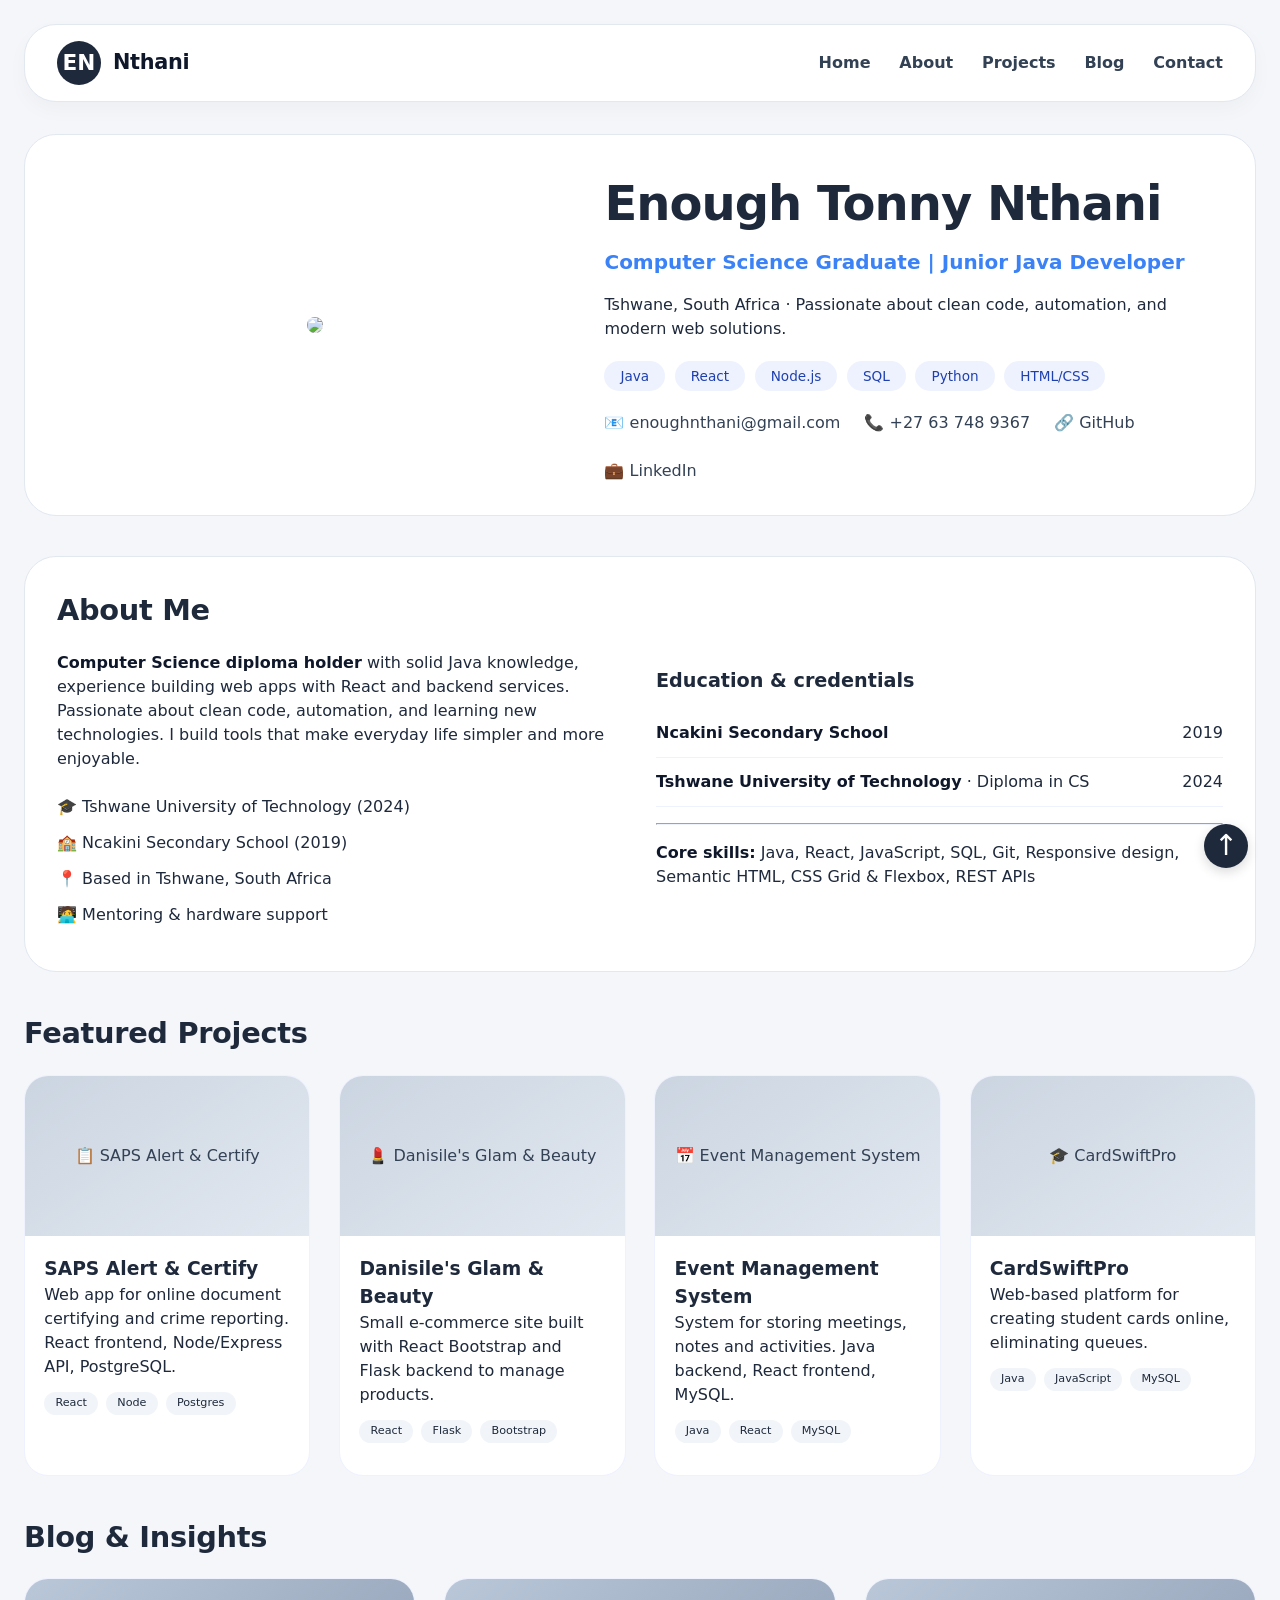
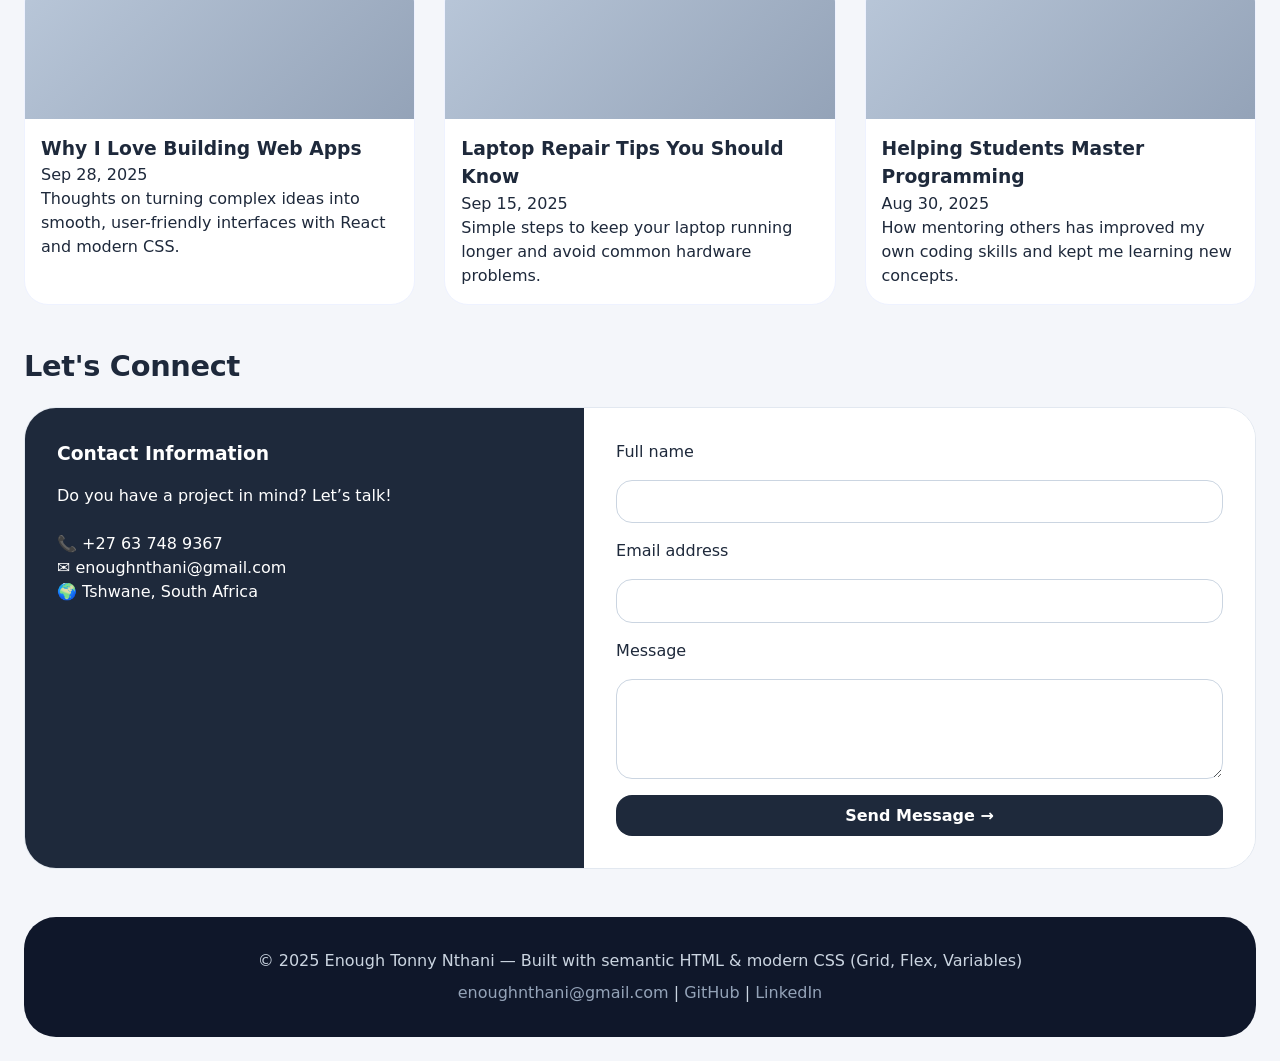
==== index.html @ 3e66ae02 "Merge branch 'main' into separation-of-concept" ====
<!DOCTYPE html>
<html lang="en">

<head>
    <meta charset="UTF-8">
    <meta name="viewport" content="width=device-width, initial-scale=1.0">
    <title>Enough Nthani · CV</title>
    <link rel="stylesheet" href="css/style.css"/>
</head>

<body>
    <div class="wrapper">
        <!-- semantic header with nav -->
        <header>
            <div class="logo">
                <span class="logo-circle">EN</span>
                <span class="logo-text">Nthani</span>
            </div>
            <nav aria-label="Main navigation">
                <ul>
                    <li><a href="#home">Home</a></li>
                    <li><a href="#about">About</a></li>
                    <li><a href="#projects">Projects</a></li>
                    <li><a href="#blog">Blog</a></li>
                    <li><a href="#contact">Contact</a></li>
                </ul>
            </nav>
        </header>

        <main>
            <!-- hero semantic -->
            <section id="home" class="hero">
                <figure class="hero-image" aria-label="Profile portrait">
                    <img src="/EnoughNthaniCV/img.png" class="profile-img" />
                </figure>
                <div class="hero-content">
                    <h1>Enough Tonny Nthani</h1>
                    <p class="hero-tagline">Computer Science Graduate | Junior Java Developer</p>
                    <p>Tshwane, South Africa · Passionate about clean code, automation, and modern web solutions.</p>
                    <div class="skills-badge">
                        <span class="badge">Java</span>
                        <span class="badge">React</span>
                        <span class="badge">Node.js</span>
                        <span class="badge">SQL</span>
                        <span class="badge">Python</span>
                        <span class="badge">HTML/CSS</span>
                    </div>
                    <div class="contact-links">
                        <a href="mailto:enoughnthani@gmail.com">📧 enoughnthani@gmail.com</a>
                        <a href="tel:+27637489367">📞 +27 63 748 9367</a>
                        <a href="#">🔗 GitHub</a>
                        <a href="#">💼 LinkedIn</a>
                    </div>
                </div>
            </section>

            <!-- about section semantic -->
            <section id="about" class="about">
                <h2>About Me</h2>
                <div class="about-grid">
                    <div>
                        <p><strong>Computer Science diploma holder</strong> with solid Java knowledge, experience
                            building web apps with React and backend services. Passionate about clean code, automation,
                            and learning new technologies. I build tools that make everyday life simpler and more
                            enjoyable.</p>
                        <br>
                        <ul class="info-list">
                            <li>🎓 Tshwane University of Technology (2024)</li>
                            <li>🏫 Ncakini Secondary School (2019)</li>
                            <li>📍 Based in Tshwane, South Africa</li>
                            <li>🧑‍💻 Mentoring & hardware support</li>
                        </ul>
                    </div>
                    <div class="education-detail">
                        <h3 style="font-size: 1.2rem; margin-bottom: 0.8rem;">Education & credentials</h3>
                        <div class="school-item">
                            <span><strong>Ncakini Secondary School</strong></span>
                            <span>2019</span>
                        </div>
                        <div class="school-item">
                            <span><strong>Tshwane University of Technology</strong> · Diploma in CS</span>
                            <span>2024</span>
                        </div>
                        <hr>
                        <p><strong>Core skills:</strong> Java, React, JavaScript, SQL, Git, Responsive design, Semantic
                            HTML, CSS Grid & Flexbox, REST APIs</p>
                    </div>
                </div>
            </section>

            <!-- projects section semantic grid -->
            <section id="projects" class="projects">
                <h2>Featured Projects</h2>
                <div class="projects-grid">
                    <article class="project-card">
                        <div class="project-img">📋 SAPS Alert & Certify</div>
                        <div class="project-content">
                            <h3>SAPS Alert & Certify</h3>
                            <p>Web app for online document certifying and crime reporting. React frontend, Node/Express
                                API, PostgreSQL.</p>
                            <div class="tech-stack">
                                <span class="tech">React</span><span class="tech">Node</span><span
                                    class="tech">Postgres</span>
                            </div>
                        </div>
                    </article>
                    <article class="project-card">
                        <div class="project-img">💄 Danisile's Glam & Beauty</div>
                        <div class="project-content">
                            <h3>Danisile's Glam & Beauty</h3>
                            <p>Small e-commerce site built with React Bootstrap and Flask backend to manage products.
                            </p>
                            <div class="tech-stack">
                                <span class="tech">React</span><span class="tech">Flask</span><span
                                    class="tech">Bootstrap</span>
                            </div>
                        </div>
                    </article>
                    <article class="project-card">
                        <div class="project-img">📅 Event Management System</div>
                        <div class="project-content">
                            <h3>Event Management System</h3>
                            <p>System for storing meetings, notes and activities. Java backend, React frontend, MySQL.
                            </p>
                            <div class="tech-stack">
                                <span class="tech">Java</span><span class="tech">React</span><span
                                    class="tech">MySQL</span>
                            </div>
                        </div>
                    </article>
                    <article class="project-card">
                        <div class="project-img">🎓 CardSwiftPro</div>
                        <div class="project-content">
                            <h3>CardSwiftPro</h3>
                            <p>Web-based platform for creating student cards online, eliminating queues.</p>
                            <div class="tech-stack">
                                <span class="tech">Java</span><span class="tech">JavaScript</span><span
                                    class="tech">MySQL</span>
                            </div>
                        </div>
                    </article>
                </div>
            </section>

            <!-- blog section : semantic articles -->
            <section id="blog" class="blog">
                <h2>Blog & Insights</h2>
                <div class="blog-grid">
                    <article class="blog-card">
                        <div class="blog-img"></div>
                        <div class="blog-content">
                            <h3>Why I Love Building Web Apps</h3>
                            <p><time datetime="2025-09-28">Sep 28, 2025</time></p>
                            <p>Thoughts on turning complex ideas into smooth, user-friendly interfaces with React and
                                modern CSS.</p>
                        </div>
                    </article>
                    <article class="blog-card">
                        <div class="blog-img"></div>
                        <div class="blog-content">
                            <h3>Laptop Repair Tips You Should Know</h3>
                            <p><time datetime="2025-09-15">Sep 15, 2025</time></p>
                            <p>Simple steps to keep your laptop running longer and avoid common hardware problems.</p>
                        </div>
                    </article>
                    <article class="blog-card">
                        <div class="blog-img"></div>
                        <div class="blog-content">
                            <h3>Helping Students Master Programming</h3>
                            <p><time datetime="2025-08-30">Aug 30, 2025</time></p>
                            <p>How mentoring others has improved my own coding skills and kept me learning new concepts.
                            </p>
                        </div>
                    </article>
                </div>
            </section>

            <!-- contact section : semantic form -->
            <section id="contact" class="contact-section">
                <h2>Let's Connect</h2>
                <div class="contact-row">
                    <div class="contact-info">
                        <h3 style="margin-bottom: 1rem;">Contact Information</h3>
                        <p>Do you have a project in mind? Let’s talk!</p>
                        <ul style="list-style: none; margin-top: 1.5rem;">
                            <li>📞 +27 63 748 9367</li>
                            <li>✉️ enoughnthani@gmail.com</li>
                            <li>🌍 Tshwane, South Africa</li>
                        </ul>
                    </div>
                    <div class="contact-form">
                        <form action="#" method="post">
                            <label for="name">Full name</label>
                            <input type="text" id="name" name="name" required>
                            <label for="email">Email address</label>
                            <input type="email" id="email" name="email" required>
                            <label for="message">Message</label>
                            <textarea id="message" name="message" rows="4" required></textarea>
                            <button type="submit">Send Message →</button>
                        </form>
                    </div>
                </div>
            </section>
        </main>

        <footer>
            <p>© 2025 Enough Tonny Nthani — Built with semantic HTML & modern CSS (Grid, Flex, Variables)</p>
            <p style="margin-top: 0.5rem;">
                <a href="mailto:enoughnthani@gmail.com">enoughnthani@gmail.com</a> |
                <a href="#">GitHub</a> |
                <a href="#">LinkedIn</a>
            </p>
        </footer>

        <a href="#" class="scroll-top" aria-label="Scroll to top">↑</a>
    </div>
</body>

</html>
---- css/style.css ----
* {
    margin: 0;
    padding: 0;
    box-sizing: border-box;
}

body {
    font-family: system-ui, 'Segoe UI', 'Inter', -apple-system, BlinkMacSystemFont, sans-serif;
    background: #f4f6fa;
    color: #1e293b;
    line-height: 1.5;
    scroll-behavior: smooth;
}

.wrapper {
    max-width: 1280px;
    margin: 0 auto;
    padding: 1.5rem;
}

header {
    background: white;
    border-radius: 2rem;
    padding: 1rem 2rem;
    margin-bottom: 2rem;
    box-shadow: 0 8px 20px rgba(0, 0, 0, 0.03);
    border: 1px solid #e2e8f0;
    display: flex;
    flex-wrap: wrap;
    align-items: center;
    justify-content: space-between;
}

.profile-img {
    width: 100%;
    height: auto;
    display: block;
    border-radius: 2rem;
    object-fit: cover;
}

.logo {
    display: flex;
    align-items: center;
    gap: 0.75rem;
}

.logo-circle {
    background: #1e293b;
    width: 44px;
    height: 44px;
    border-radius: 40px;
    display: flex;
    align-items: center;
    justify-content: center;
    color: white;
    font-weight: 800;
    font-size: 1.35rem;
}

.logo-text {
    font-weight: 800;
    font-size: 1.3rem;
    letter-spacing: -0.3px;
    color: #0f172a;
}

nav ul {
    display: flex;
    gap: 1.8rem;
    list-style: none;
}

nav a {
    text-decoration: none;
    font-weight: 600;
    color: #334155;
    transition: 0.2s;
}

nav a:hover {
    color: #3b82f6;
}

main {
    display: flex;
    flex-direction: column;
    gap: 2.5rem;
}

section.hero {
    background: white;
    border-radius: 2rem;
    padding: 2rem;
    border: 1px solid #e2e8f0;
    display: grid;
    grid-template-columns: 1fr 1.2fr;
    gap: 2rem;
    align-items: center;
}

.hero-image {
    background: linear-gradient(135deg, #ececec 0%, #dddddd 100%);
    border-radius: 2rem;
    aspect-ratio: 1 / 1;
    max-width: 280px;
    margin: 0 auto;
    display: flex;
    align-items: center;
    justify-content: center;
    font-size: 6rem;
    font-weight: 600;
    color: #475569;
    box-shadow: 0 12px 24px -12px rgba(0, 0, 0, 0.1);
}

.hero-content h1 {
    font-size: 3rem;
    font-weight: 800;
    letter-spacing: -0.02em;
    margin-bottom: 0.5rem;
}

.hero-tagline {
    font-size: 1.25rem;
    color: #3b82f6;
    font-weight: 600;
    margin-bottom: 1rem;
}

.skills-badge {
    display: flex;
    flex-wrap: wrap;
    gap: 0.6rem;
    margin: 1.25rem 0;
}

.badge {
    background: #eef2ff;
    padding: 0.3rem 1rem;
    border-radius: 40px;
    font-size: 0.85rem;
    font-weight: 500;
    color: #1e40af;
}

.contact-links {
    display: flex;
    flex-wrap: wrap;
    gap: 1.5rem;
    margin-top: 1rem;
}

.contact-links a {
    display: inline-flex;
    align-items: center;
    gap: 0.5rem;
    text-decoration: none;
    font-weight: 500;
    color: #334155;
}

.contact-links a:hover {
    color: #0f172a;
}

section.about {
    background: white;
    border-radius: 2rem;
    padding: 2rem;
    border: 1px solid #e2e8f0;
}

section.about h2,
section.projects h2,
section.blog h2,
.education-wrapper h2,
.contact-section h2 {
    font-size: 1.8rem;
    font-weight: 700;
    margin-bottom: 1.2rem;
    letter-spacing: -0.3px;
}

.about-grid {
    display: grid;
    grid-template-columns: 1fr 1fr;
    gap: 2rem;
    margin-top: 0.8rem;
}

.info-list {
    list-style: none;
}

.info-list li {
    margin-bottom: 0.75rem;
    display: flex;
    align-items: center;
    gap: 0.7rem;
}

.education-detail {
    margin-top: 1rem;
}

.school-item {
    display: flex;
    justify-content: space-between;
    flex-wrap: wrap;
    padding: 0.75rem 0;
    border-bottom: 1px solid #eef2ff;
}

.projects-grid {
    display: grid;
    grid-template-columns: repeat(auto-fit, minmax(260px, 1fr));
    gap: 1.8rem;
    margin-top: 1rem;
}

article.project-card {
    background: white;
    border-radius: 1.5rem;
    overflow: hidden;
    border: 1px solid #eef2ff;
    transition: transform 0.2s, box-shadow 0.2s;
}

article.project-card:hover {
    transform: translateY(-5px);
    box-shadow: 0 20px 30px -15px rgba(0, 0, 0, 0.1);
}

.project-img {
    background: #cbd5e1;
    height: 160px;
    display: flex;
    align-items: center;
    justify-content: center;
    color: #334155;
    font-weight: 500;
    background: linear-gradient(145deg, #cbd5e1, #e2e8f0);
}

.project-content {
    padding: 1.2rem;
}

.tech-stack {
    display: flex;
    flex-wrap: wrap;
    gap: 0.5rem;
    margin: 0.8rem 0;
}

.tech {
    background: #f1f5f9;
    font-size: 0.7rem;
    padding: 0.2rem 0.7rem;
    border-radius: 20px;
    font-weight: 500;
}

.blog-grid {
    display: grid;
    grid-template-columns: repeat(auto-fit, minmax(260px, 1fr));
    gap: 1.8rem;
    margin-top: 1rem;
}

.blog-card {
    background: white;
    border-radius: 1.5rem;
    border: 1px solid #eef2ff;
    overflow: hidden;
}

.blog-img {
    height: 140px;
    background: #94a3b8;
    background: linear-gradient(135deg, #b9c7d9, #94a3b8);
}

.blog-content {
    padding: 1rem;
}

footer {
    margin-top: 3rem;
    background: #0f172a;
    color: #cbd5e1;
    padding: 2rem;
    border-radius: 2rem;
    text-align: center;
}

footer a {
    color: #94a3b8;
    text-decoration: none;
}

.contact-row {
    background: white;
    border-radius: 2rem;
    display: grid;
    grid-template-columns: 1fr 1.2fr;
    gap: 0;
    overflow: hidden;
    border: 1px solid #e2e8f0;
}

.contact-info {
    background: #1e293b;
    padding: 2rem;
    color: white;
}

.contact-form {
    padding: 2rem;
    background: white;
}

form {
    display: flex;
    flex-direction: column;
    gap: 1rem;
}

input,
textarea,
button {
    font-family: inherit;
    border-radius: 1rem;
    border: 1px solid #cbd5e1;
    padding: 0.7rem 1rem;
    font-size: 1rem;
}

button {
    background: #1e293b;
    color: white;
    font-weight: 600;
    cursor: pointer;
    border: none;
    transition: 0.2s;
}

button:hover {
    background: #0f172a;
}

.scroll-top {
    position: fixed;
    bottom: 2rem;
    right: 2rem;
    background: #1e293b;
    color: white;
    width: 44px;
    height: 44px;
    border-radius: 40px;
    display: flex;
    align-items: center;
    justify-content: center;
    text-decoration: none;
    font-size: 1.8rem;
    box-shadow: 0 4px 12px rgba(0, 0, 0, 0.15);
    transition: 0.2s;
}

.scroll-top:hover {
    background: #3b82f6;
}

@media (max-width: 780px) {
    .wrapper {
        padding: 1rem;
    }

    header {
        flex-direction: column;
        gap: 1rem;
        text-align: center;
    }

    nav ul {
        flex-wrap: wrap;
        justify-content: center;
        gap: 1rem;
    }

    section.hero {
        grid-template-columns: 1fr;
        text-align: center;
    }

    .hero-image {
        max-width: 200px;
    }

    .contact-links {
        justify-content: center;
    }

    .about-grid {
        grid-template-columns: 1fr;
    }

    .contact-row {
        grid-template-columns: 1fr;
    }

    .skills-badge {
        justify-content: center;
    }
}

@media (max-width: 480px) {
    h1 {
        font-size: 2.2rem;
    }

    .hero-content h1 {
        font-size: 2rem;
    }
}

hr {
    margin: 1rem 0;
    border-color: #eef2ff;
}

strong {
    color: #0f172a;
}
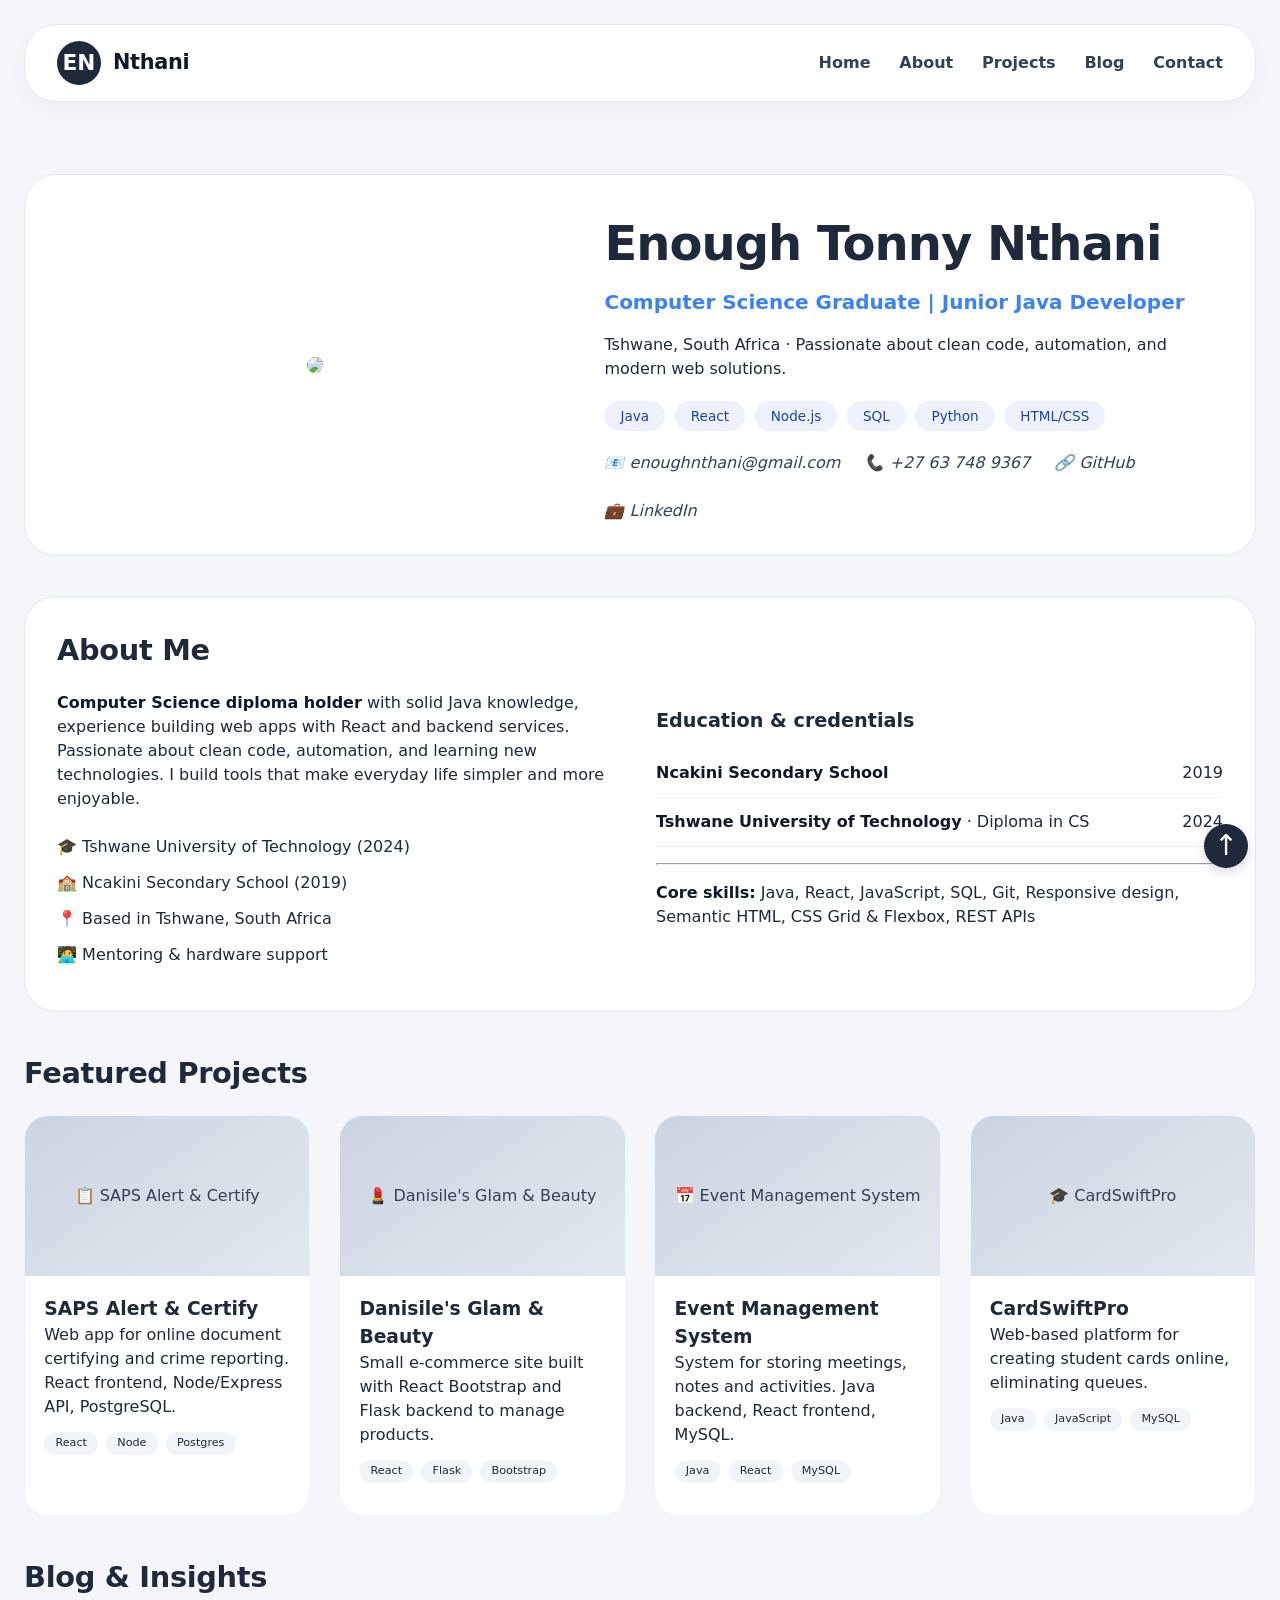
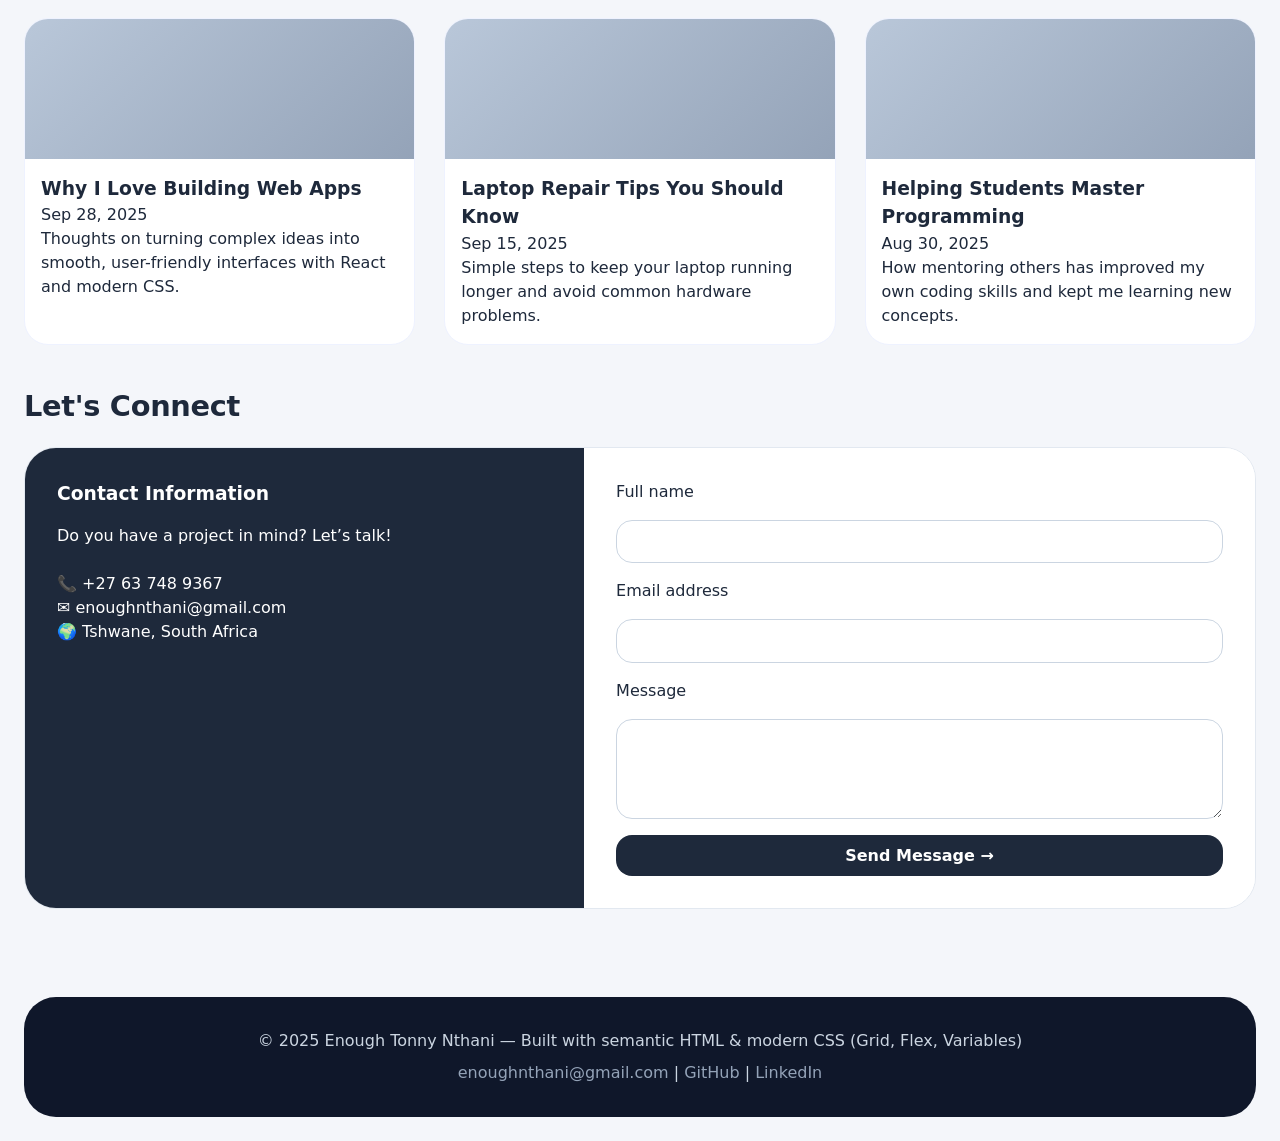
==== commit 5e839c26: "removed all anoying divs" ====
--- a/index.html
+++ b/index.html
@@ -9,13 +9,14 @@
 </head>
 
 <body>
-    <div class="wrapper">
-        <!-- semantic header with nav -->
+    <main class="wrapper">
+
         <header>
-            <div class="logo">
+            <section class="logo">
                 <span class="logo-circle">EN</span>
                 <span class="logo-text">Nthani</span>
-            </div>
+            </section>
+
             <nav aria-label="Main navigation">
                 <ul>
                     <li><a href="#home">Home</a></li>
@@ -27,184 +28,268 @@
             </nav>
         </header>
 
-        <main>
-            <!-- hero semantic -->
-            <section id="home" class="hero">
-                <figure class="hero-image" aria-label="Profile portrait">
-                    <img src="/EnoughNthaniCV/img.png" class="profile-img" />
-                </figure>
-                <div class="hero-content">
-                    <h1>Enough Tonny Nthani</h1>
-                    <p class="hero-tagline">Computer Science Graduate | Junior Java Developer</p>
-                    <p>Tshwane, South Africa · Passionate about clean code, automation, and modern web solutions.</p>
-                    <div class="skills-badge">
-                        <span class="badge">Java</span>
-                        <span class="badge">React</span>
-                        <span class="badge">Node.js</span>
-                        <span class="badge">SQL</span>
-                        <span class="badge">Python</span>
-                        <span class="badge">HTML/CSS</span>
-                    </div>
-                    <div class="contact-links">
-                        <a href="mailto:enoughnthani@gmail.com">📧 enoughnthani@gmail.com</a>
-                        <a href="tel:+27637489367">📞 +27 63 748 9367</a>
-                        <a href="#">🔗 GitHub</a>
-                        <a href="#">💼 LinkedIn</a>
-                    </div>
-                </div>
-            </section>
-
-            <!-- about section semantic -->
-            <section id="about" class="about">
-                <h2>About Me</h2>
-                <div class="about-grid">
-                    <div>
-                        <p><strong>Computer Science diploma holder</strong> with solid Java knowledge, experience
-                            building web apps with React and backend services. Passionate about clean code, automation,
-                            and learning new technologies. I build tools that make everyday life simpler and more
-                            enjoyable.</p>
-                        <br>
-                        <ul class="info-list">
-                            <li>🎓 Tshwane University of Technology (2024)</li>
-                            <li>🏫 Ncakini Secondary School (2019)</li>
-                            <li>📍 Based in Tshwane, South Africa</li>
-                            <li>🧑‍💻 Mentoring & hardware support</li>
-                        </ul>
-                    </div>
-                    <div class="education-detail">
-                        <h3 style="font-size: 1.2rem; margin-bottom: 0.8rem;">Education & credentials</h3>
-                        <div class="school-item">
-                            <span><strong>Ncakini Secondary School</strong></span>
-                            <span>2019</span>
-                        </div>
-                        <div class="school-item">
-                            <span><strong>Tshwane University of Technology</strong> · Diploma in CS</span>
-                            <span>2024</span>
-                        </div>
-                        <hr>
-                        <p><strong>Core skills:</strong> Java, React, JavaScript, SQL, Git, Responsive design, Semantic
-                            HTML, CSS Grid & Flexbox, REST APIs</p>
-                    </div>
-                </div>
-            </section>
-
-            <!-- projects section semantic grid -->
-            <section id="projects" class="projects">
-                <h2>Featured Projects</h2>
-                <div class="projects-grid">
-                    <article class="project-card">
-                        <div class="project-img">📋 SAPS Alert & Certify</div>
-                        <div class="project-content">
-                            <h3>SAPS Alert & Certify</h3>
-                            <p>Web app for online document certifying and crime reporting. React frontend, Node/Express
-                                API, PostgreSQL.</p>
-                            <div class="tech-stack">
-                                <span class="tech">React</span><span class="tech">Node</span><span
-                                    class="tech">Postgres</span>
-                            </div>
-                        </div>
-                    </article>
-                    <article class="project-card">
-                        <div class="project-img">💄 Danisile's Glam & Beauty</div>
-                        <div class="project-content">
-                            <h3>Danisile's Glam & Beauty</h3>
-                            <p>Small e-commerce site built with React Bootstrap and Flask backend to manage products.
-                            </p>
-                            <div class="tech-stack">
-                                <span class="tech">React</span><span class="tech">Flask</span><span
-                                    class="tech">Bootstrap</span>
-                            </div>
-                        </div>
-                    </article>
-                    <article class="project-card">
-                        <div class="project-img">📅 Event Management System</div>
-                        <div class="project-content">
-                            <h3>Event Management System</h3>
-                            <p>System for storing meetings, notes and activities. Java backend, React frontend, MySQL.
-                            </p>
-                            <div class="tech-stack">
-                                <span class="tech">Java</span><span class="tech">React</span><span
-                                    class="tech">MySQL</span>
-                            </div>
-                        </div>
-                    </article>
-                    <article class="project-card">
-                        <div class="project-img">🎓 CardSwiftPro</div>
-                        <div class="project-content">
-                            <h3>CardSwiftPro</h3>
-                            <p>Web-based platform for creating student cards online, eliminating queues.</p>
-                            <div class="tech-stack">
-                                <span class="tech">Java</span><span class="tech">JavaScript</span><span
-                                    class="tech">MySQL</span>
-                            </div>
-                        </div>
-                    </article>
-                </div>
-            </section>
-
-            <!-- blog section : semantic articles -->
-            <section id="blog" class="blog">
-                <h2>Blog & Insights</h2>
-                <div class="blog-grid">
-                    <article class="blog-card">
-                        <div class="blog-img"></div>
-                        <div class="blog-content">
-                            <h3>Why I Love Building Web Apps</h3>
-                            <p><time datetime="2025-09-28">Sep 28, 2025</time></p>
-                            <p>Thoughts on turning complex ideas into smooth, user-friendly interfaces with React and
-                                modern CSS.</p>
-                        </div>
-                    </article>
-                    <article class="blog-card">
-                        <div class="blog-img"></div>
-                        <div class="blog-content">
-                            <h3>Laptop Repair Tips You Should Know</h3>
-                            <p><time datetime="2025-09-15">Sep 15, 2025</time></p>
-                            <p>Simple steps to keep your laptop running longer and avoid common hardware problems.</p>
-                        </div>
-                    </article>
-                    <article class="blog-card">
-                        <div class="blog-img"></div>
-                        <div class="blog-content">
-                            <h3>Helping Students Master Programming</h3>
-                            <p><time datetime="2025-08-30">Aug 30, 2025</time></p>
-                            <p>How mentoring others has improved my own coding skills and kept me learning new concepts.
-                            </p>
-                        </div>
-                    </article>
-                </div>
-            </section>
-
-            <!-- contact section : semantic form -->
-            <section id="contact" class="contact-section">
-                <h2>Let's Connect</h2>
-                <div class="contact-row">
-                    <div class="contact-info">
-                        <h3 style="margin-bottom: 1rem;">Contact Information</h3>
-                        <p>Do you have a project in mind? Let’s talk!</p>
-                        <ul style="list-style: none; margin-top: 1.5rem;">
-                            <li>📞 +27 63 748 9367</li>
-                            <li>✉️ enoughnthani@gmail.com</li>
-                            <li>🌍 Tshwane, South Africa</li>
-                        </ul>
-                    </div>
-                    <div class="contact-form">
-                        <form action="#" method="post">
-                            <label for="name">Full name</label>
-                            <input type="text" id="name" name="name" required>
-                            <label for="email">Email address</label>
-                            <input type="email" id="email" name="email" required>
-                            <label for="message">Message</label>
-                            <textarea id="message" name="message" rows="4" required></textarea>
-                            <button type="submit">Send Message →</button>
-                        </form>
-                    </div>
-                </div>
-            </section>
-        </main>
+        <section id="home" class="hero">
+            <figure class="hero-image" aria-label="Profile portrait">
+                <img src="/EnoughNthaniCV/img.png" class="profile-img" />
+            </figure>
+
+            <article class="hero-content">
+                <h1>Enough Tonny Nthani</h1>
+                <p class="hero-tagline">Computer Science Graduate | Junior Java Developer</p>
+                <p>Tshwane, South Africa · Passionate about clean code, automation, and modern web solutions.</p>
+
+                <section class="skills-badge">
+                    <span class="badge">Java</span>
+                    <span class="badge">React</span>
+                    <span class="badge">Node.js</span>
+                    <span class="badge">SQL</span>
+                    <span class="badge">Python</span>
+                    <span class="badge">HTML/CSS</span>
+                </section>
+
+                <address class="contact-links">
+                    <a href="mailto:enoughnthani@gmail.com">📧 enoughnthani@gmail.com</a>
+                    <a href="tel:+27637489367">📞 +27 63 748 9367</a>
+                    <a href="#">🔗 GitHub</a>
+                    <a href="#">💼 LinkedIn</a>
+                </address>
+            </article>
+        </section>
+
+        <section id="about" class="about">
+            <h2>About Me</h2>
+
+            <section class="about-grid">
+
+                <article>
+                    <p>
+                        <strong>Computer Science diploma holder</strong> with solid Java knowledge,
+                        experience building web apps with React and backend services.
+                        Passionate about clean code, automation, and learning new technologies.
+                        I build tools that make everyday life simpler and more enjoyable.
+                    </p>
+
+                    <br>
+
+                    <ul class="info-list">
+                        <li>🎓 Tshwane University of Technology (2024)</li>
+                        <li>🏫 Ncakini Secondary School (2019)</li>
+                        <li>📍 Based in Tshwane, South Africa</li>
+                        <li>🧑‍💻 Mentoring & hardware support</li>
+                    </ul>
+                </article>
+
+                <aside class="education-detail">
+                    <h3 style="font-size: 1.2rem; margin-bottom: 0.8rem;">
+                        Education & credentials
+                    </h3>
+
+                    <section class="school-item">
+                        <span><strong>Ncakini Secondary School</strong></span>
+                        <span>2019</span>
+                    </section>
+
+                    <section class="school-item">
+                        <span>
+                            <strong>Tshwane University of Technology</strong> · Diploma in CS
+                        </span>
+                        <span>2024</span>
+                    </section>
+
+                    <hr>
+
+                    <p>
+                        <strong>Core skills:</strong>
+                        Java, React, JavaScript, SQL, Git,
+                        Responsive design, Semantic HTML,
+                        CSS Grid & Flexbox, REST APIs
+                    </p>
+                </aside>
+
+            </section>
+        </section>
+
+        <section id="projects" class="projects">
+            <h2>Featured Projects</h2>
+
+            <section class="projects-grid">
+
+                <article class="project-card">
+                    <figure class="project-img">📋 SAPS Alert & Certify</figure>
+
+                    <section class="project-content">
+                        <h3>SAPS Alert & Certify</h3>
+
+                        <p>
+                            Web app for online document certifying and crime reporting.
+                            React frontend, Node/Express API, PostgreSQL.
+                        </p>
+
+                        <section class="tech-stack">
+                            <span class="tech">React</span>
+                            <span class="tech">Node</span>
+                            <span class="tech">Postgres</span>
+                        </section>
+                    </section>
+                </article>
+
+                <article class="project-card">
+                    <figure class="project-img">💄 Danisile's Glam & Beauty</figure>
+
+                    <section class="project-content">
+                        <h3>Danisile's Glam & Beauty</h3>
+
+                        <p>
+                            Small e-commerce site built with React Bootstrap
+                            and Flask backend to manage products.
+                        </p>
+
+                        <section class="tech-stack">
+                            <span class="tech">React</span>
+                            <span class="tech">Flask</span>
+                            <span class="tech">Bootstrap</span>
+                        </section>
+                    </section>
+                </article>
+
+                <article class="project-card">
+                    <figure class="project-img">📅 Event Management System</figure>
+
+                    <section class="project-content">
+                        <h3>Event Management System</h3>
+
+                        <p>
+                            System for storing meetings, notes and activities.
+                            Java backend, React frontend, MySQL.
+                        </p>
+
+                        <section class="tech-stack">
+                            <span class="tech">Java</span>
+                            <span class="tech">React</span>
+                            <span class="tech">MySQL</span>
+                        </section>
+                    </section>
+                </article>
+
+                <article class="project-card">
+                    <figure class="project-img">🎓 CardSwiftPro</figure>
+
+                    <section class="project-content">
+                        <h3>CardSwiftPro</h3>
+
+                        <p>
+                            Web-based platform for creating student cards online,
+                            eliminating queues.
+                        </p>
+
+                        <section class="tech-stack">
+                            <span class="tech">Java</span>
+                            <span class="tech">JavaScript</span>
+                            <span class="tech">MySQL</span>
+                        </section>
+                    </section>
+                </article>
+
+            </section>
+        </section>
+
+        <section id="blog" class="blog">
+            <h2>Blog & Insights</h2>
+
+            <section class="blog-grid">
+
+                <article class="blog-card">
+                    <figure class="blog-img"></figure>
+
+                    <section class="blog-content">
+                        <h3>Why I Love Building Web Apps</h3>
+
+                        <p><time datetime="2025-09-28">Sep 28, 2025</time></p>
+
+                        <p>
+                            Thoughts on turning complex ideas into smooth,
+                            user-friendly interfaces with React and modern CSS.
+                        </p>
+                    </section>
+                </article>
+
+                <article class="blog-card">
+                    <figure class="blog-img"></figure>
+
+                    <section class="blog-content">
+                        <h3>Laptop Repair Tips You Should Know</h3>
+
+                        <p><time datetime="2025-09-15">Sep 15, 2025</time></p>
+
+                        <p>
+                            Simple steps to keep your laptop running longer
+                            and avoid common hardware problems.
+                        </p>
+                    </section>
+                </article>
+
+                <article class="blog-card">
+                    <figure class="blog-img"></figure>
+
+                    <section class="blog-content">
+                        <h3>Helping Students Master Programming</h3>
+
+                        <p><time datetime="2025-08-30">Aug 30, 2025</time></p>
+
+                        <p>
+                            How mentoring others has improved my own coding skills
+                            and kept me learning new concepts.
+                        </p>
+                    </section>
+                </article>
+
+            </section>
+        </section>
+
+        <section id="contact" class="contact-section">
+            <h2>Let's Connect</h2>
+
+            <section class="contact-row">
+
+                <aside class="contact-info">
+                    <h3 style="margin-bottom: 1rem;">Contact Information</h3>
+
+                    <p>Do you have a project in mind? Let’s talk!</p>
+
+                    <ul style="list-style: none; margin-top: 1.5rem;">
+                        <li>📞 +27 63 748 9367</li>
+                        <li>✉️ enoughnthani@gmail.com</li>
+                        <li>🌍 Tshwane, South Africa</li>
+                    </ul>
+                </aside>
+
+                <section class="contact-form">
+                    <form action="#" method="post">
+
+                        <label for="name">Full name</label>
+                        <input type="text" id="name" name="name" required>
+
+                        <label for="email">Email address</label>
+                        <input type="email" id="email" name="email" required>
+
+                        <label for="message">Message</label>
+                        <textarea id="message" name="message" rows="4" required></textarea>
+
+                        <button type="submit">Send Message →</button>
+
+                    </form>
+                </section>
+
+            </section>
+        </section>
 
         <footer>
-            <p>© 2025 Enough Tonny Nthani — Built with semantic HTML & modern CSS (Grid, Flex, Variables)</p>
+            <p>
+                © 2025 Enough Tonny Nthani —
+                Built with semantic HTML & modern CSS
+                (Grid, Flex, Variables)
+            </p>
+
             <p style="margin-top: 0.5rem;">
                 <a href="mailto:enoughnthani@gmail.com">enoughnthani@gmail.com</a> |
                 <a href="#">GitHub</a> |
@@ -213,7 +298,8 @@
         </footer>
 
         <a href="#" class="scroll-top" aria-label="Scroll to top">↑</a>
-    </div>
+
+    </main>
 </body>
 
-</html>
+</html>
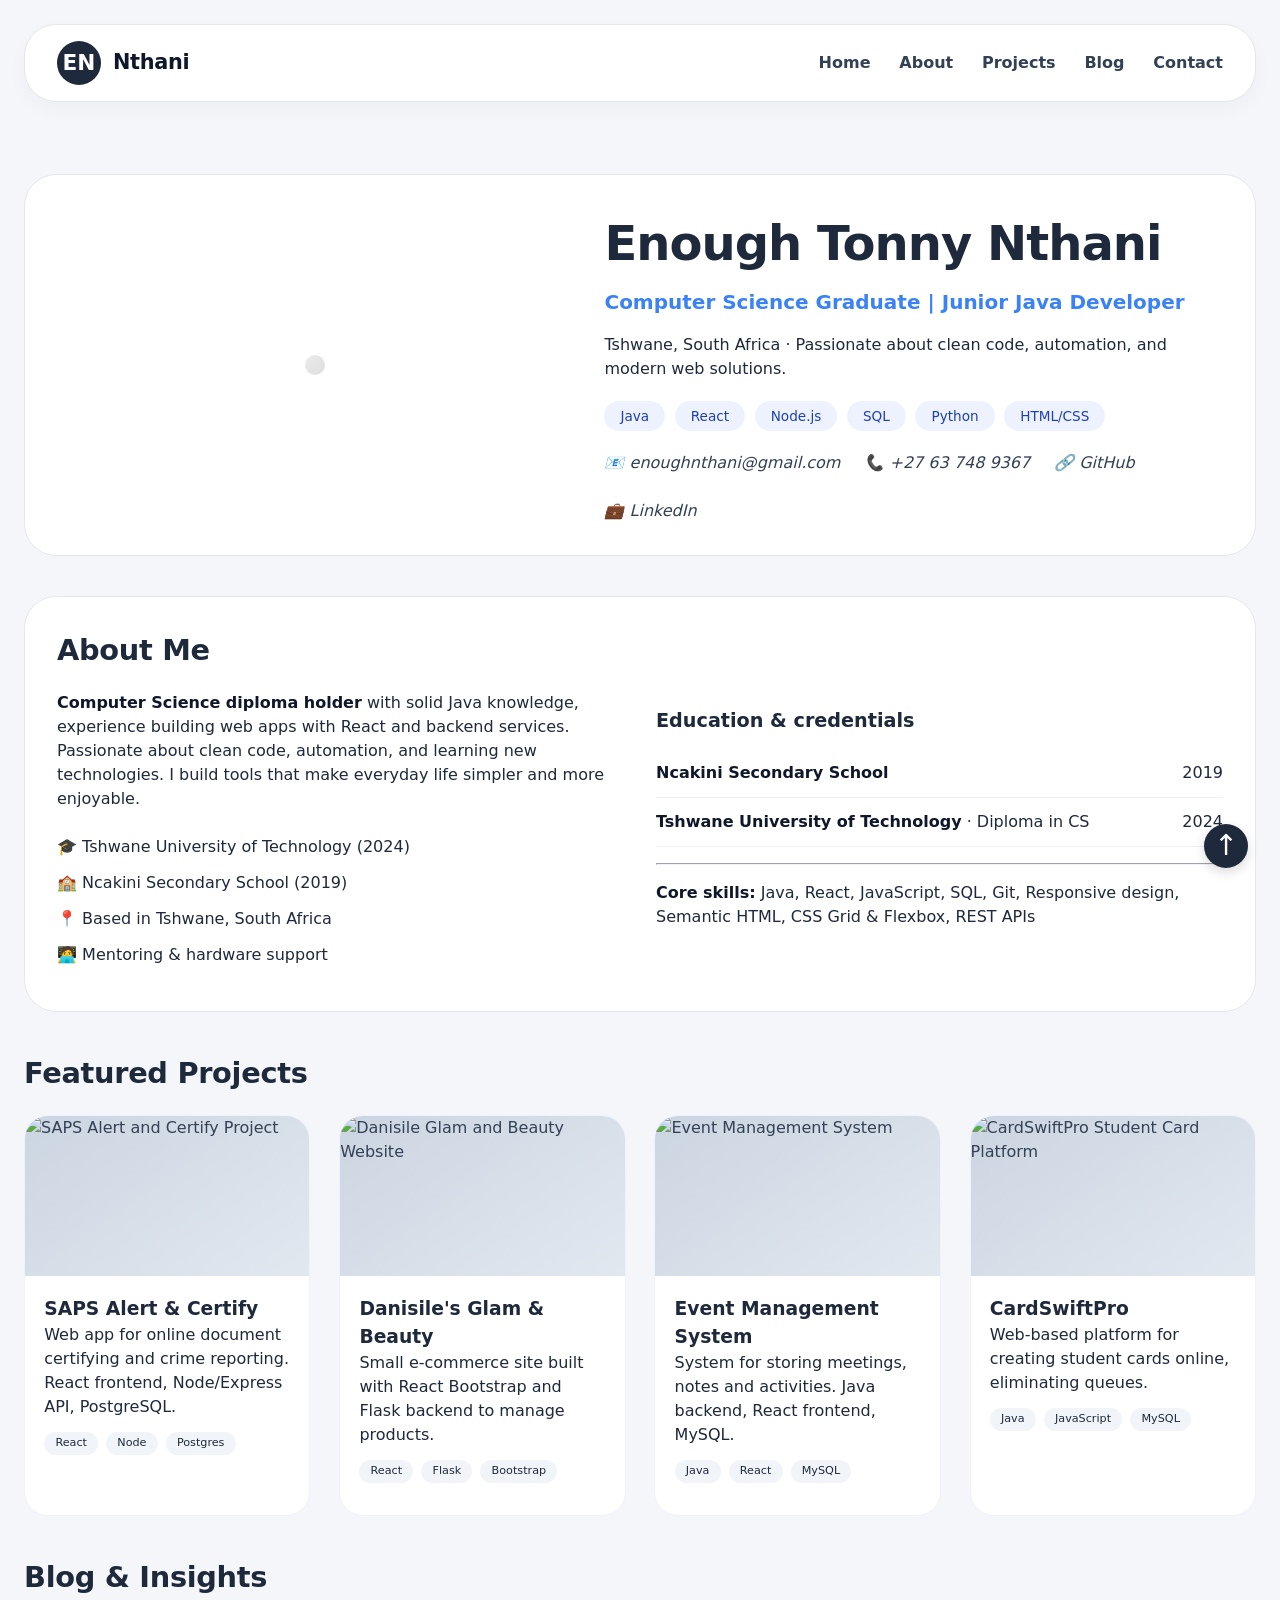
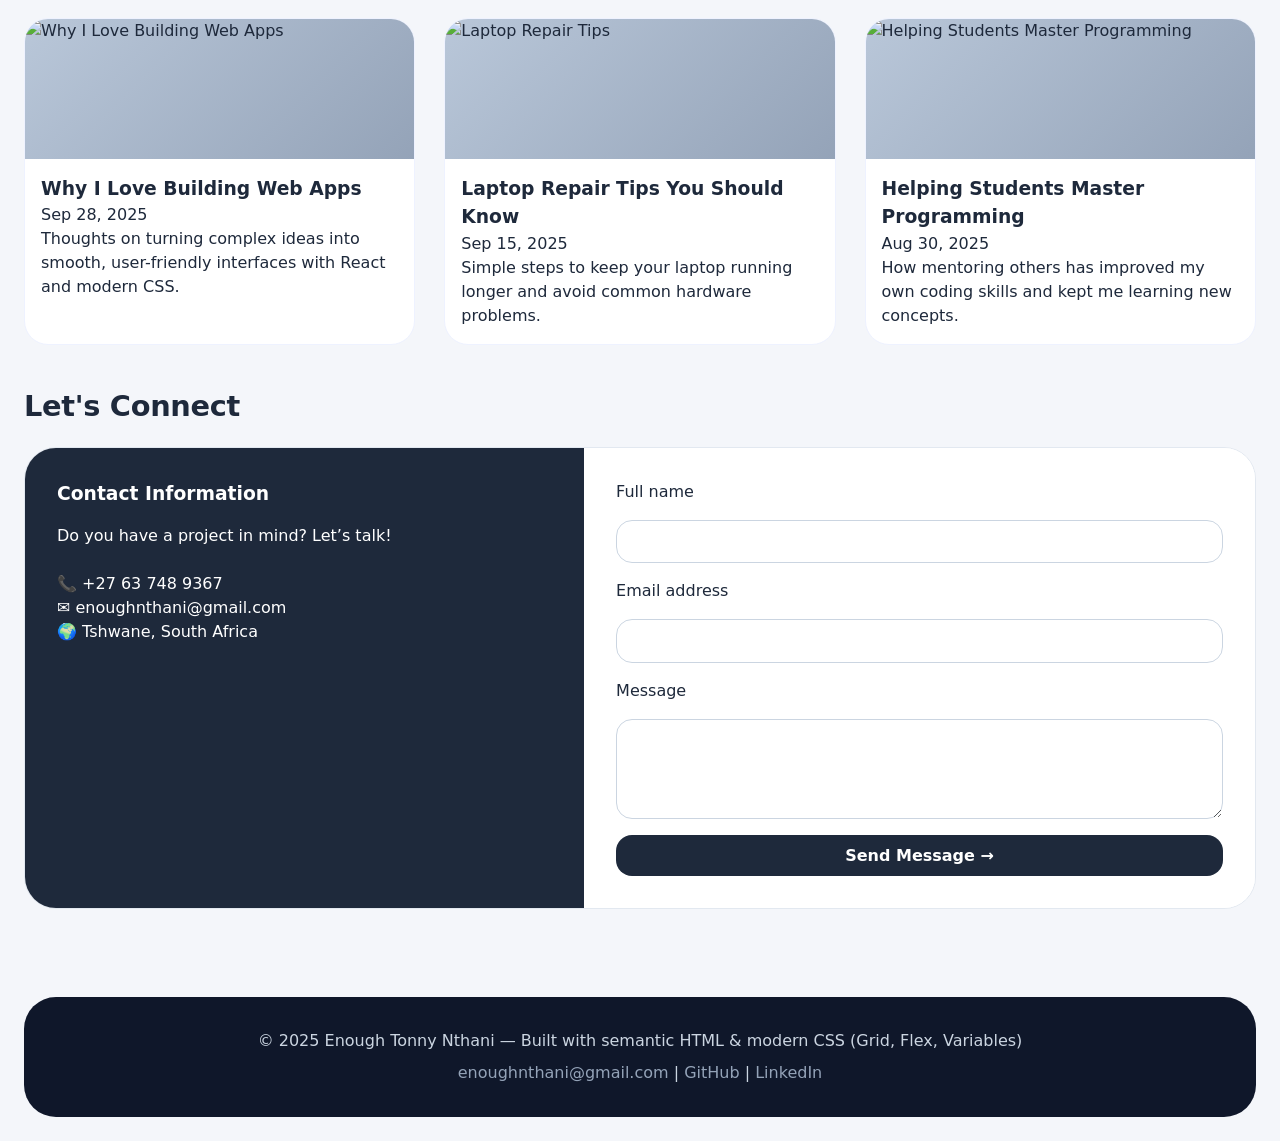
==== commit 409a2869: "image path fixed" ====
--- a/index.html
+++ b/index.html
@@ -5,7 +5,7 @@
     <meta charset="UTF-8">
     <meta name="viewport" content="width=device-width, initial-scale=1.0">
     <title>Enough Nthani · CV</title>
-    <link rel="stylesheet" href="css/style.css"/>
+    <link rel="stylesheet" href="css/style.css" />
 </head>
 
 <body>
@@ -30,7 +30,7 @@
 
         <section id="home" class="hero">
             <figure class="hero-image" aria-label="Profile portrait">
-                <img src="/EnoughNthaniCV/img.png" class="profile-img" />
+                <img src="/EnoughNthaniCV/resources/img.png" class="profile-img" />
             </figure>
 
             <article class="hero-content">
@@ -115,7 +115,9 @@
             <section class="projects-grid">
 
                 <article class="project-card">
-                    <figure class="project-img">📋 SAPS Alert & Certify</figure>
+                    <figure class="project-img">
+                        <img src="/EnoughNthaniCV/resources/saps_img.jpg" alt="SAPS Alert and Certify Project">
+                    </figure>
 
                     <section class="project-content">
                         <h3>SAPS Alert & Certify</h3>
@@ -134,7 +136,10 @@
                 </article>
 
                 <article class="project-card">
-                    <figure class="project-img">💄 Danisile's Glam & Beauty</figure>
+                    <figure class="project-img">
+                        <img src="/EnoughNthaniCV/resources/danisile_glam_img.png"
+                            alt="Danisile Glam and Beauty Website">
+                    </figure>
 
                     <section class="project-content">
                         <h3>Danisile's Glam & Beauty</h3>
@@ -153,7 +158,9 @@
                 </article>
 
                 <article class="project-card">
-                    <figure class="project-img">📅 Event Management System</figure>
+                    <figure class="project-img">
+                        <img src="/EnoughNthaniCV/resources/event-img.jpg" alt="Event Management System">
+                    </figure>
 
                     <section class="project-content">
                         <h3>Event Management System</h3>
@@ -172,7 +179,10 @@
                 </article>
 
                 <article class="project-card">
-                    <figure class="project-img">🎓 CardSwiftPro</figure>
+                    <figure class="project-img">
+                        <img src="/EnoughNthaniCV/resources/student_card-web_img.png"
+                            alt="CardSwiftPro Student Card Platform">
+                    </figure>
 
                     <section class="project-content">
                         <h3>CardSwiftPro</h3>
@@ -199,7 +209,10 @@
             <section class="blog-grid">
 
                 <article class="blog-card">
-                    <figure class="blog-img"></figure>
+                    <figure class="blog-img">
+                        <img src="/EnoughNthaniCV/resources/why_love_tech_img.jpg" alt="Why I Love Building Web Apps">
+                    </figure>
+
 
                     <section class="blog-content">
                         <h3>Why I Love Building Web Apps</h3>
@@ -214,7 +227,9 @@
                 </article>
 
                 <article class="blog-card">
-                    <figure class="blog-img"></figure>
+                    <figure class="blog-img">
+                        <img src="/EnoughNthaniCV/resources/laptop_repair_img.jpg" alt="Laptop Repair Tips">
+                    </figure>
 
                     <section class="blog-content">
                         <h3>Laptop Repair Tips You Should Know</h3>
@@ -229,7 +244,10 @@
                 </article>
 
                 <article class="blog-card">
-                    <figure class="blog-img"></figure>
+                    <figure class="blog-img">
+                        <img src="/EnoughNthaniCV/resources/assit_stud_img.jpg"
+                            alt="Helping Students Master Programming">
+                    </figure>
 
                     <section class="blog-content">
                         <h3>Helping Students Master Programming</h3>
--- a/css/style.css
+++ b/css/style.css
@@ -37,6 +37,38 @@
     display: block;
     border-radius: 2rem;
     object-fit: cover;
+}
+
+.project-img,
+.blog-img {
+    overflow: hidden;
+}
+
+.project-img img,
+.blog-img img,
+.profile-img {
+    width: 100%;
+    height: 100%;
+    object-fit: cover;
+    display: block;
+}
+
+.project-img img,
+.blog-img img {
+    transition: transform 0.35s ease;
+}
+
+.project-card:hover img,
+.blog-card:hover img {
+    transform: scale(1.05);
+}
+
+.project-img {
+    height: 220px;
+}
+
+.blog-img {
+    height: 180px;
 }
 
 .logo {
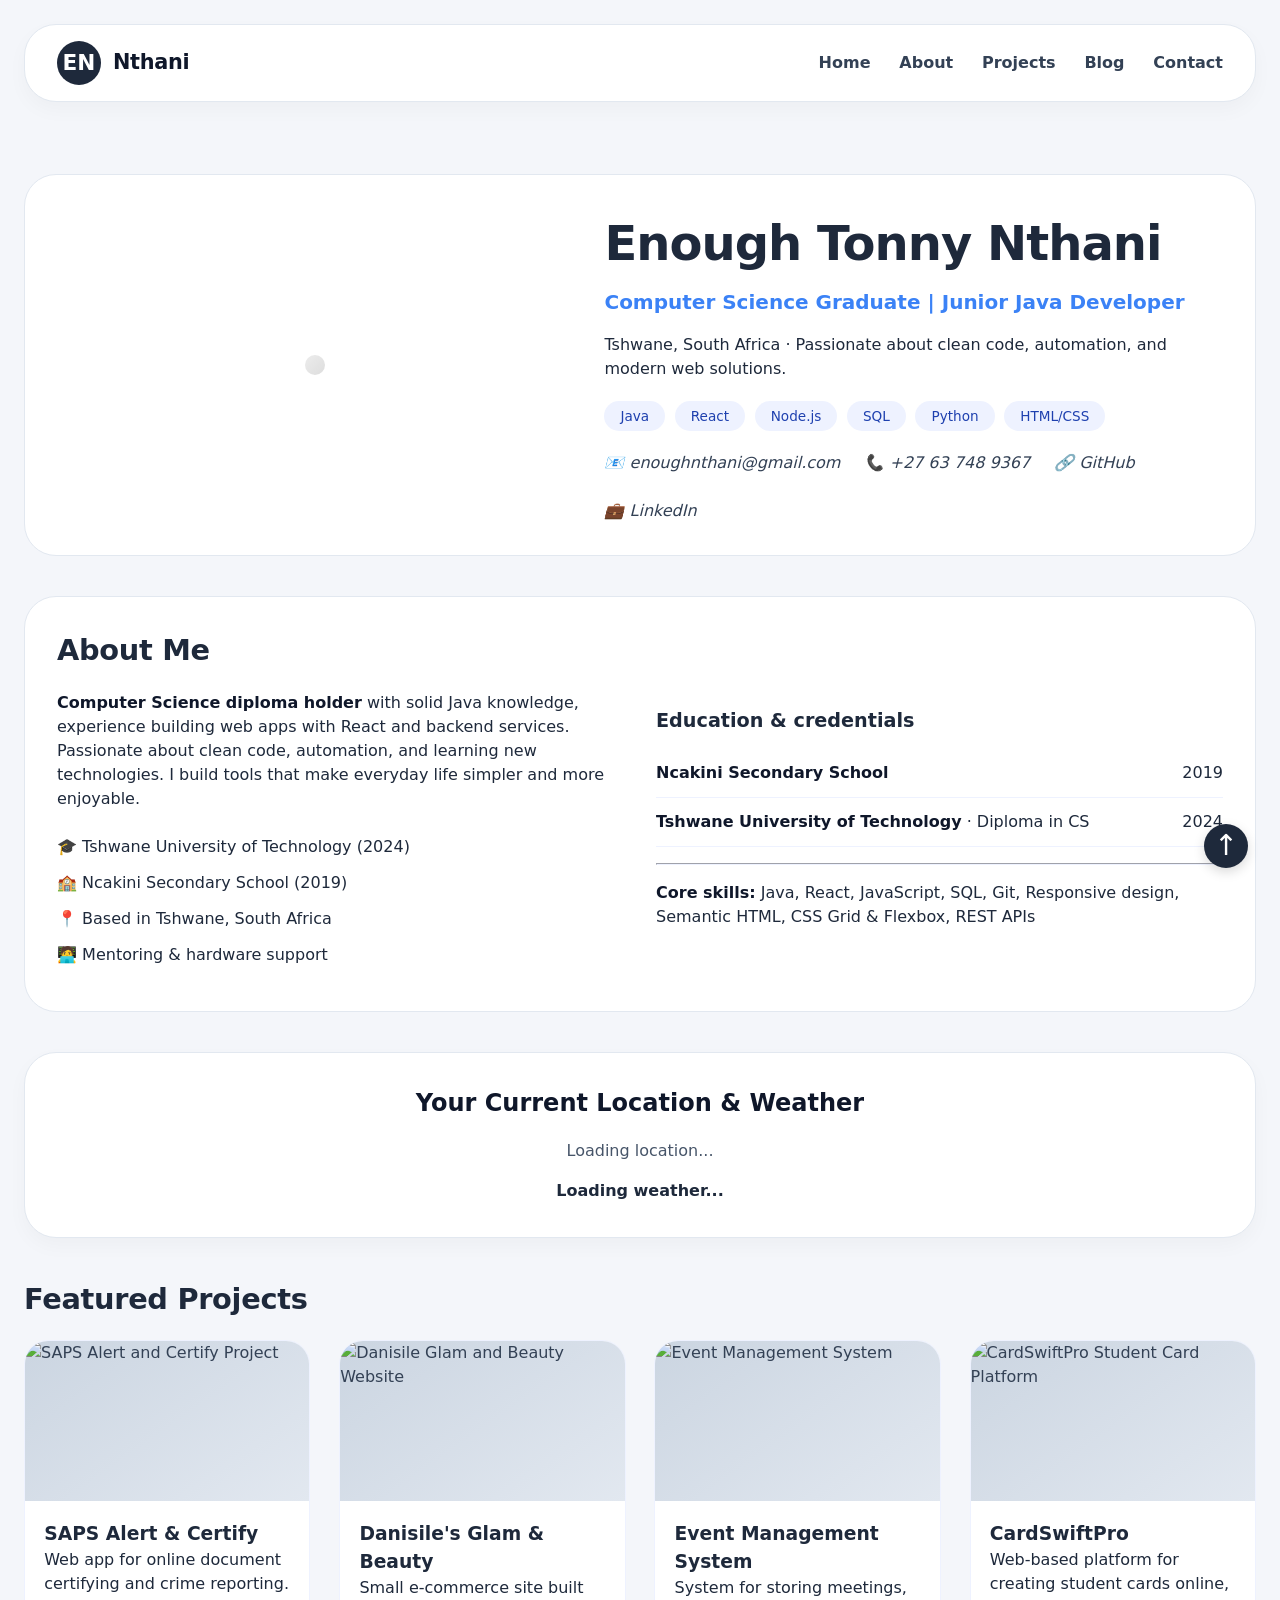
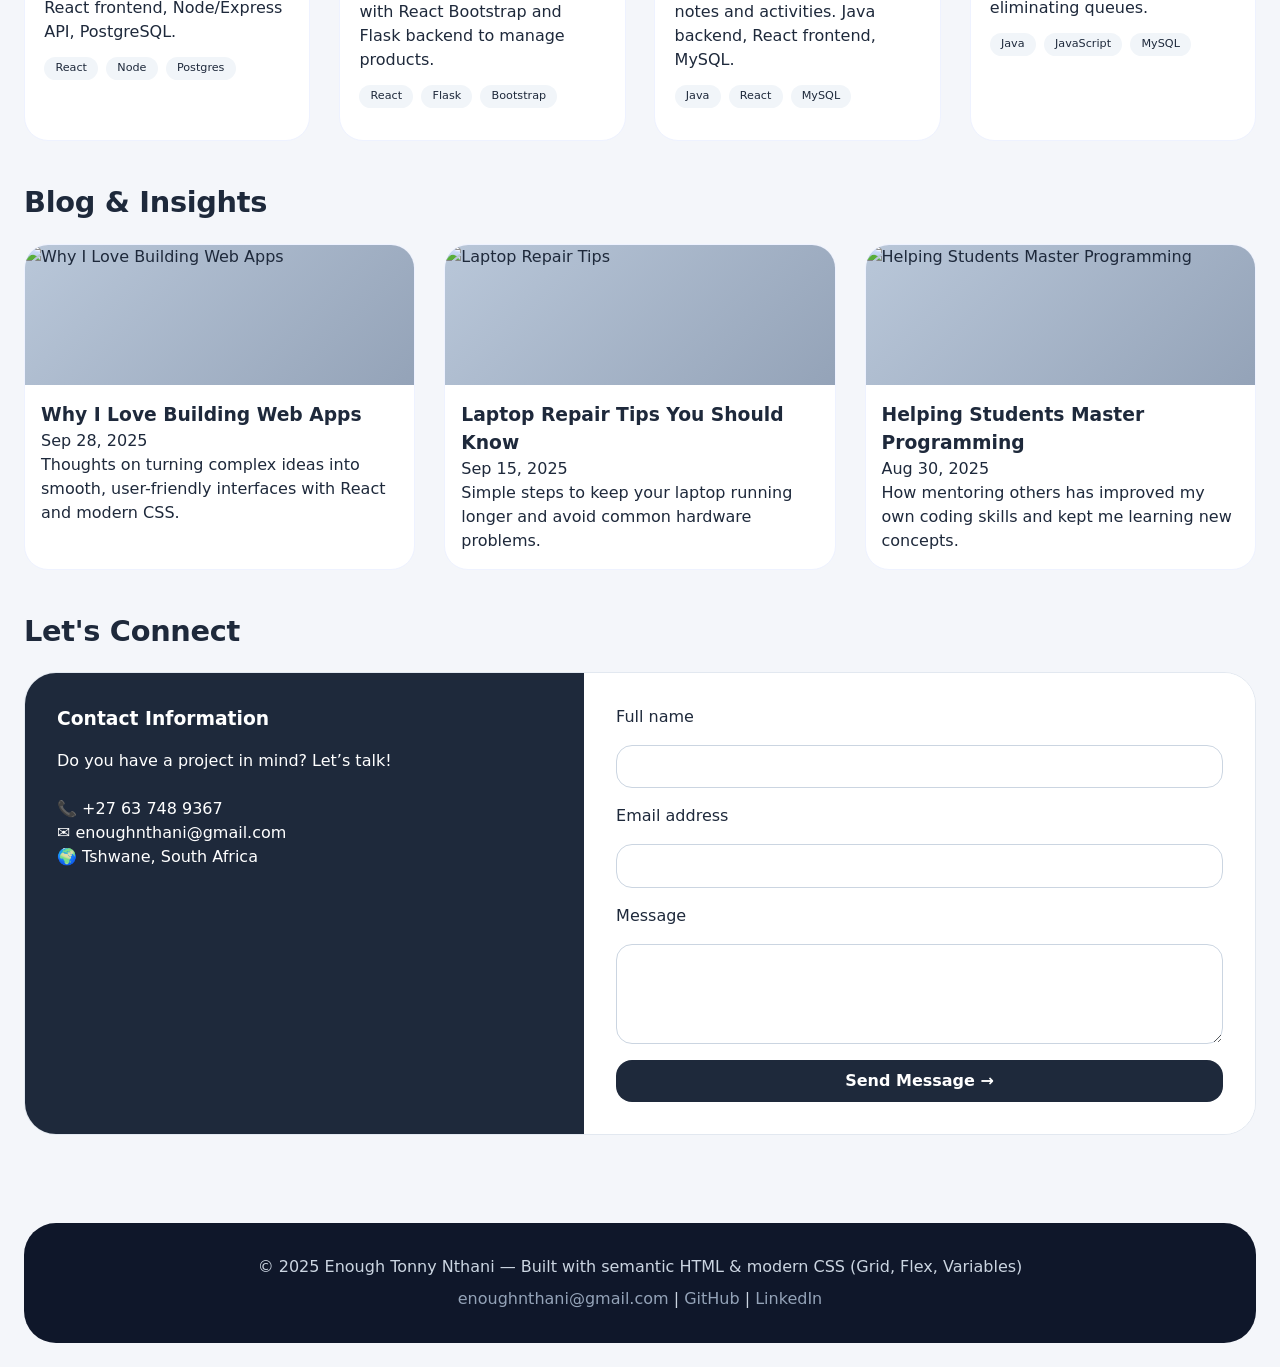
==== commit c2da51bc: "added weather features" ====
--- a/index.html
+++ b/index.html
@@ -109,6 +109,16 @@
             </section>
         </section>
 
+        <section class="weather-box">
+
+            <h3>Your Current Location & Weather</h3>
+
+            <p id="location">Loading location...</p>
+
+            <p id="weather">Loading weather...</p>
+
+        </section>
+
         <section id="projects" class="projects">
             <h2>Featured Projects</h2>
 
@@ -316,8 +326,9 @@
         </footer>
 
         <a href="#" class="scroll-top" aria-label="Scroll to top">↑</a>
-
     </main>
+
+    <script src="/js/script.js"></script>
 </body>
 
 </html>
--- a/css/style.css
+++ b/css/style.css
@@ -118,6 +118,34 @@
     display: flex;
     flex-direction: column;
     gap: 2.5rem;
+}
+
+.weather-box {
+    background: white;
+    border-radius: 2rem;
+    padding: 2rem;
+    border: 1px solid #e2e8f0;
+    box-shadow: 0 8px 20px rgba(0, 0, 0, 0.03);
+    text-align: center;
+}
+
+.weather-box h3 {
+    font-size: 1.5rem;
+    margin-bottom: 1rem;
+    color: #0f172a;
+}
+
+#location,
+#weather {
+    margin-top: 0.8rem;
+    font-size: 1rem;
+    color: #475569;
+    line-height: 1.7;
+}
+
+#weather {
+    font-weight: 600;
+    color: #1e293b;
 }
 
 section.hero {
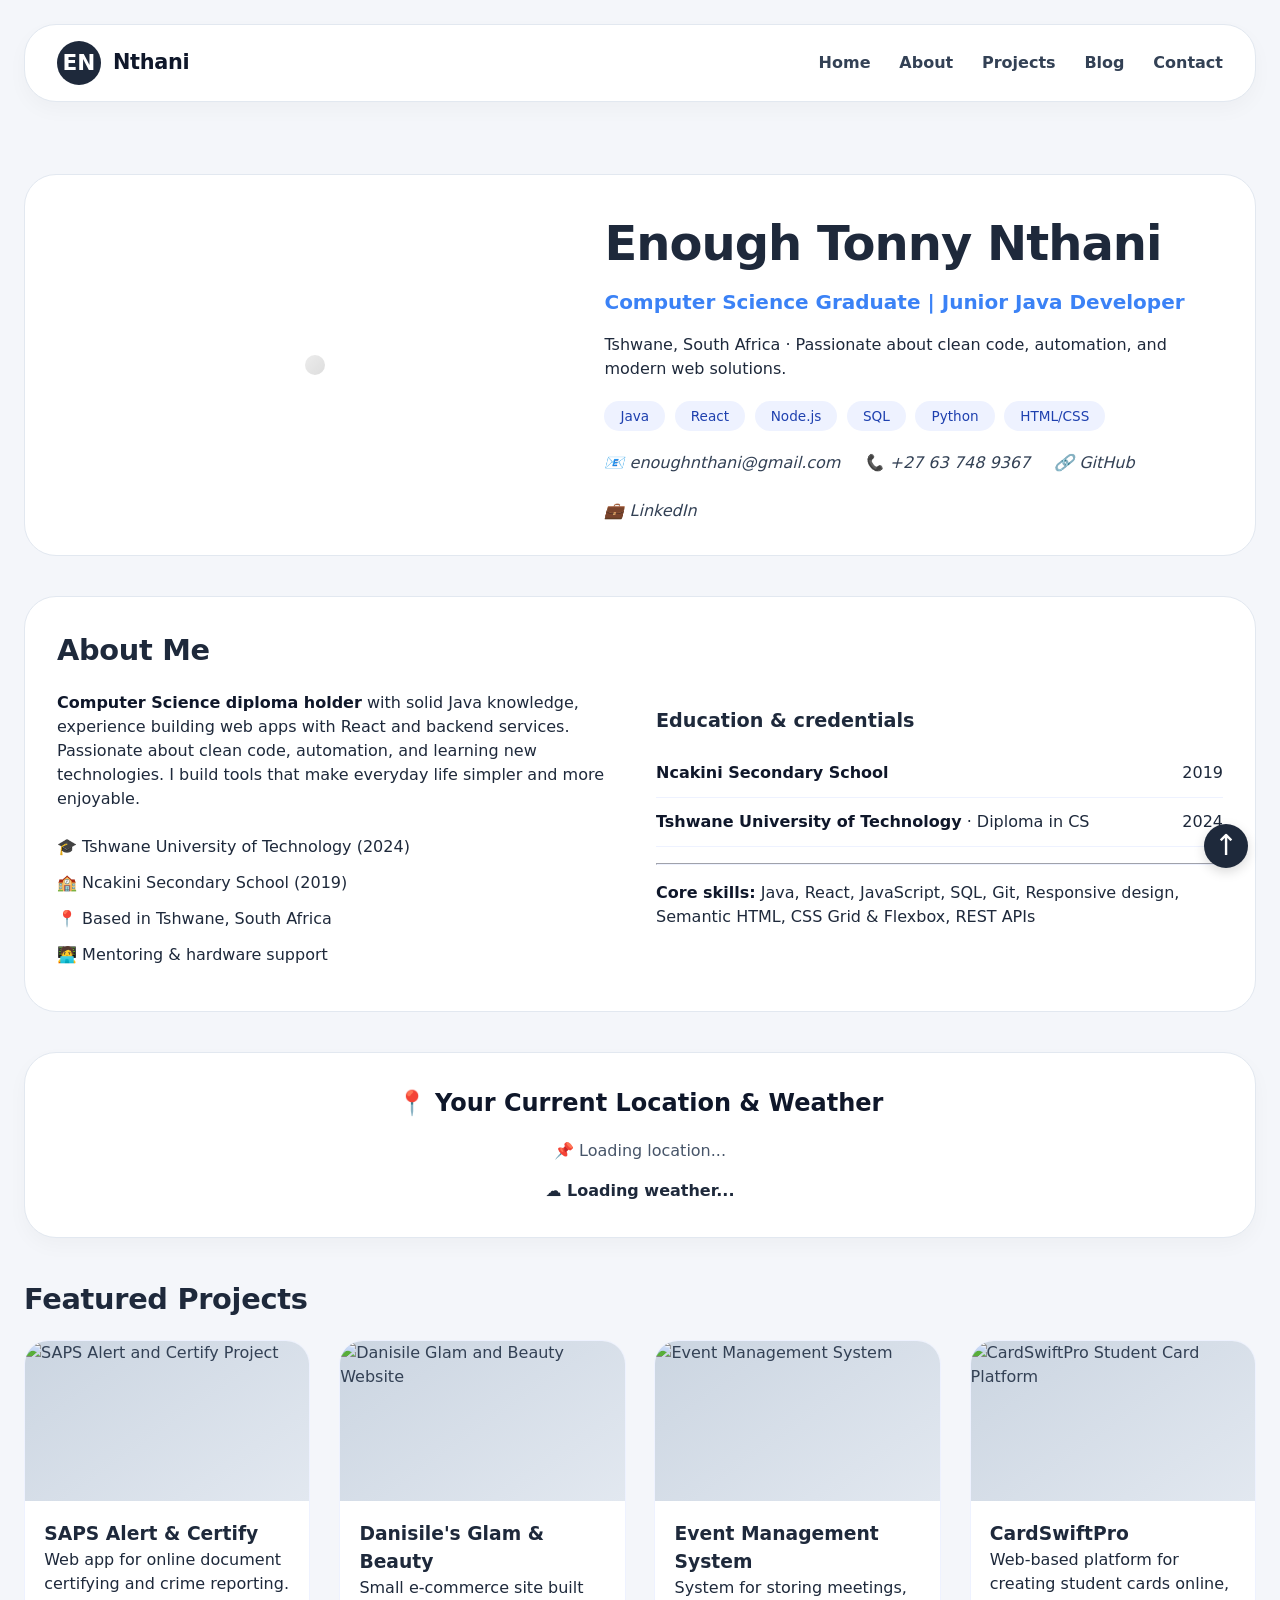
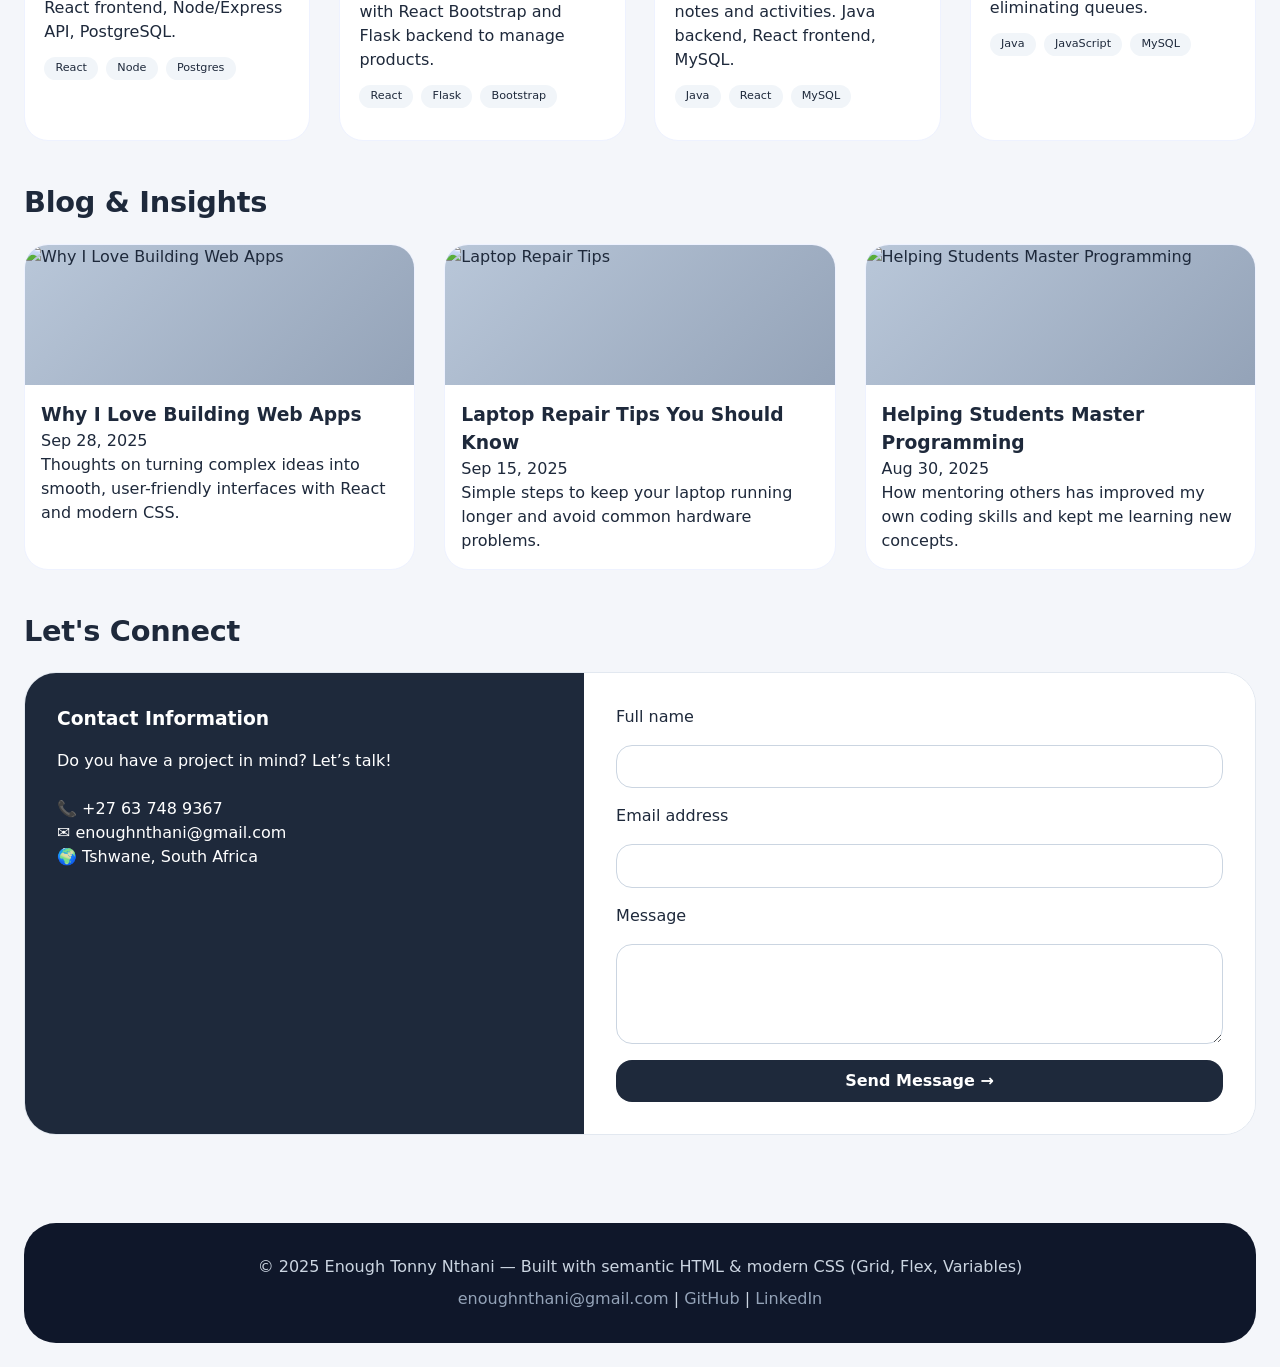
==== commit 8f7e05a3: "added icons and updated style" ====
--- a/index.html
+++ b/index.html
@@ -110,13 +110,11 @@
         </section>
 
         <section class="weather-box">
-
-            <h3>Your Current Location & Weather</h3>
-
-            <p id="location">Loading location...</p>
-
-            <p id="weather">Loading weather...</p>
-
+            <h3>📍 Your Current Location & Weather</h3>
+
+            <p id="location">📌 Loading location...</p>
+
+            <p id="weather">☁️ Loading weather...</p>
         </section>
 
         <section id="projects" class="projects">
@@ -328,7 +326,7 @@
         <a href="#" class="scroll-top" aria-label="Scroll to top">↑</a>
     </main>
 
-    <script src="/js/script.js"></script>
+    <script src="js/script.js"></script>
 </body>
 
 </html>
--- a/css/style.css
+++ b/css/style.css
@@ -147,6 +147,8 @@
     font-weight: 600;
     color: #1e293b;
 }
+
+
 
 section.hero {
     background: white;
